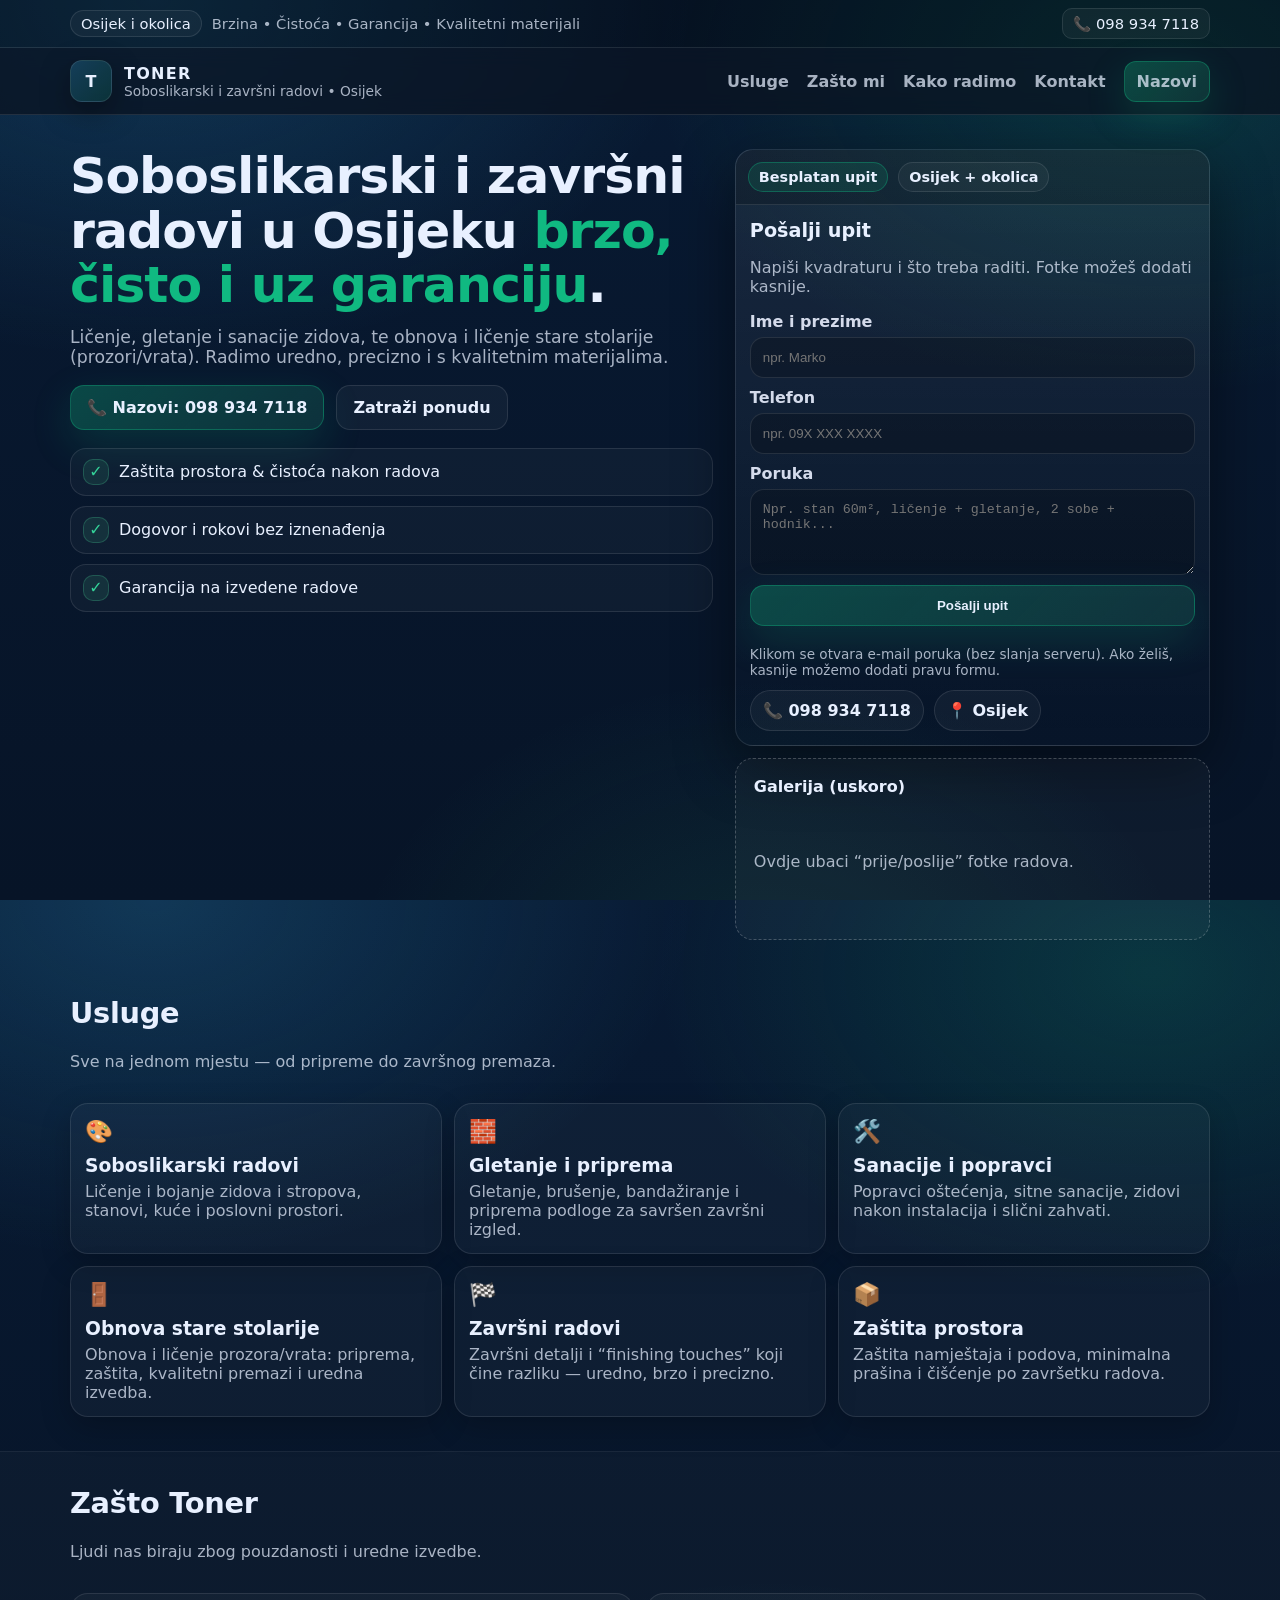
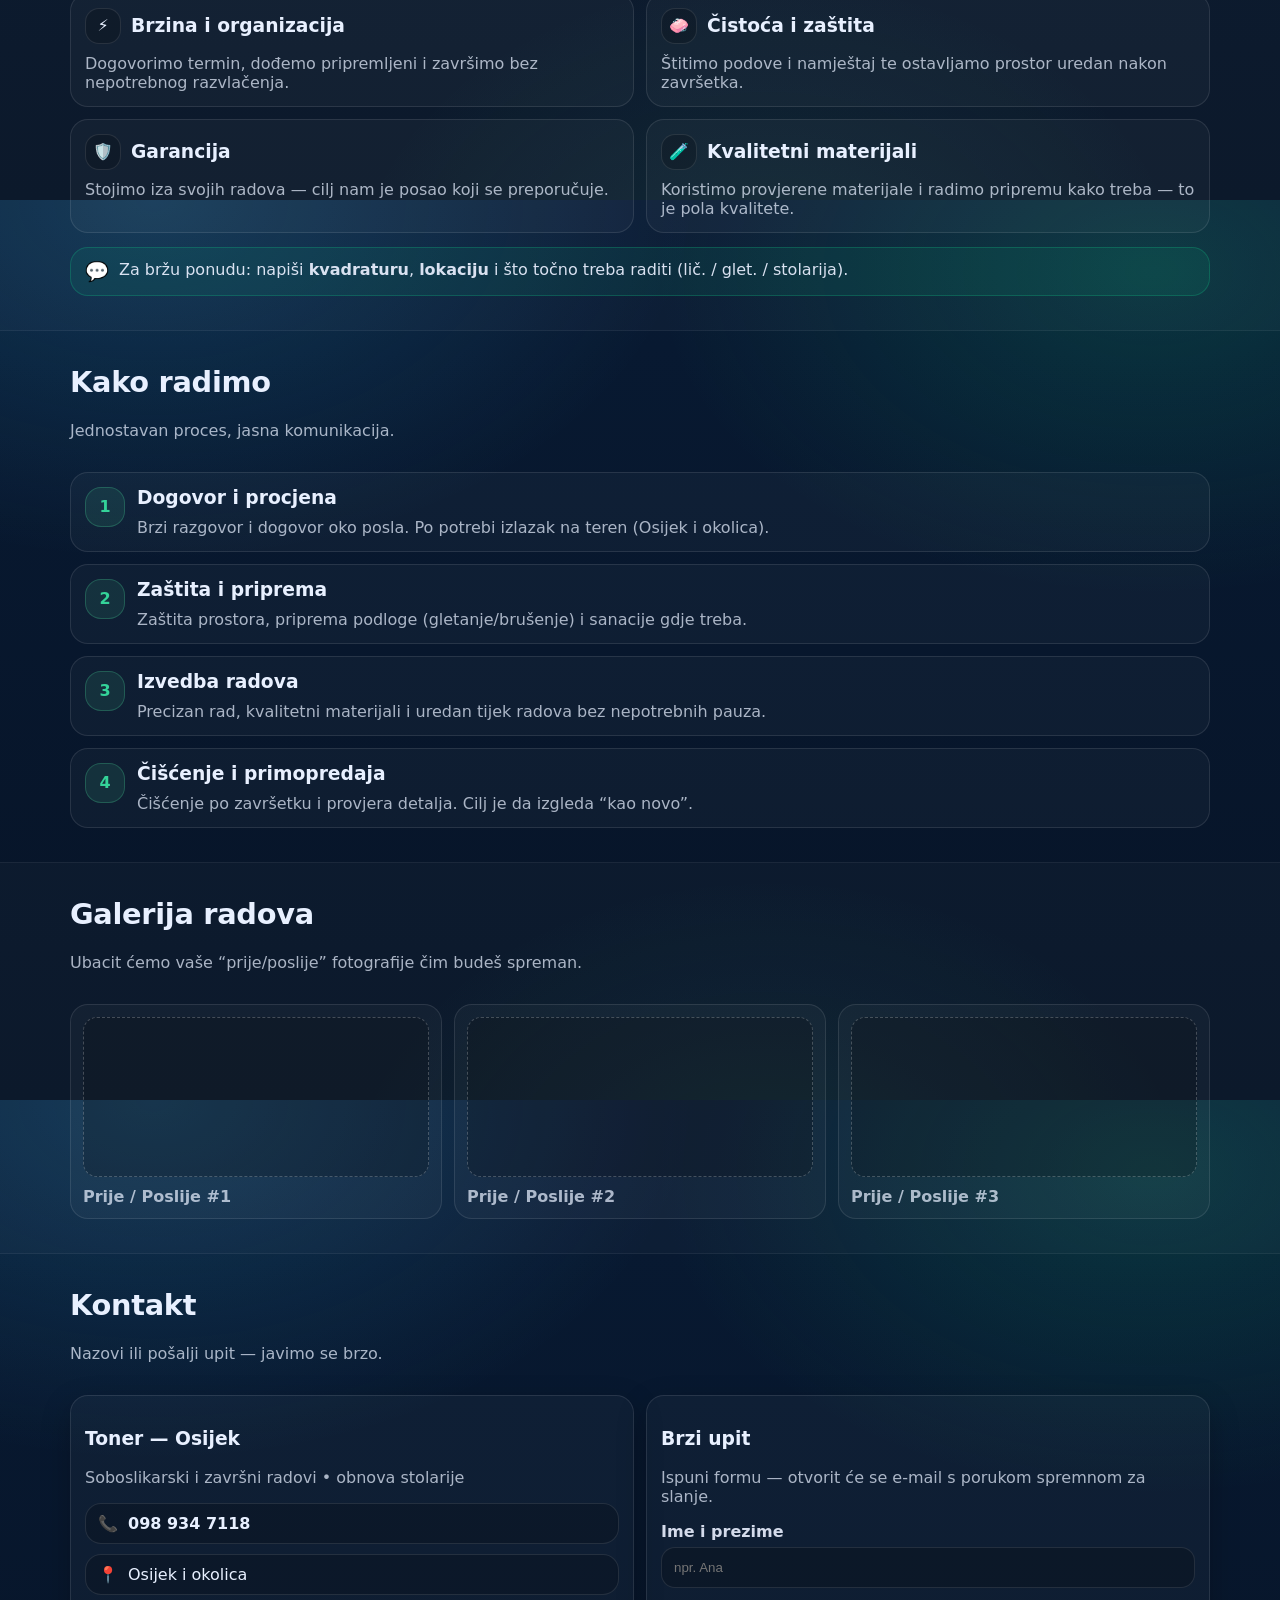
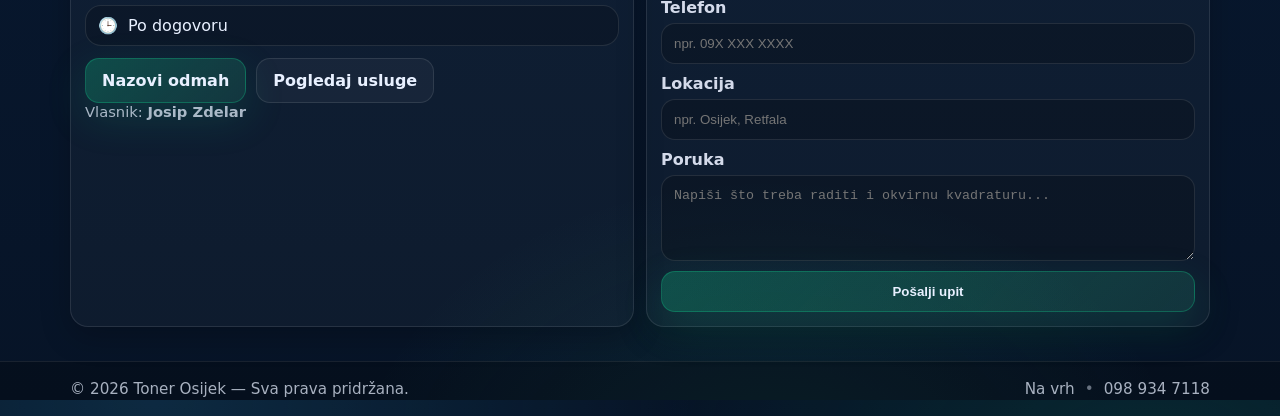
==== index.html @ f2152572 "Add files via upload" ====
<!doctype html>
<html lang="hr">
<head>
  <meta charset="utf-8" />
  <meta name="viewport" content="width=device-width, initial-scale=1" />

  <title>Toner Osijek — Soboslikarski i završni radovi | Ličenje, gletanje, stolarija</title>
  <meta name="description" content="Toner Osijek — soboslikarski i završni radovi: ličenje, gletanje, sanacije, obnova i ličenje stare stolarije. Brzo, čisto, uz garanciju i kvalitetne materijale. Tel: 098 934 7118" />
  <meta name="keywords" content="soboslikar osijek, licenje osijek, gletanje osijek, zavrsni radovi osijek, obnova stolarije osijek, farbanje stanova osijek" />

  <meta property="og:title" content="Toner Osijek — Soboslikarski i završni radovi" />
  <meta property="og:description" content="Ličenje, gletanje, sanacije i obnova stolarije. Brzo, čisto, uz garanciju. 098 934 7118" />
  <meta property="og:type" content="website" />
  <meta property="og:locale" content="hr_HR" />

  <link rel="icon" href="favicon.ico" />
  <link rel="stylesheet" href="style.css" />

  <!-- Optional: Google font-like feel without imports (system UI) -->
</head>
<body>

  <!-- Top bar -->
  <div class="topbar">
    <div class="container topbar-inner">
      <div class="topbar-left">
        <span class="pill">Osijek i okolica</span>
        <span class="muted">Brzina • Čistoća • Garancija • Kvalitetni materijali</span>
      </div>
      <div class="topbar-right">
        <a class="topbar-link" href="tel:+385989347118">📞 098 934 7118</a>
      </div>
    </div>
  </div>

  <!-- Header -->
  <header class="header" id="top">
    <div class="container header-inner">
      <a class="brand" href="#top" aria-label="Toner Osijek">
        <!-- Ubaci svoj logo ovdje (npr. logo.png) -->
        <!-- <img src="logo.png" alt="Toner logo" class="logo" /> -->
        <div class="brand-mark" aria-hidden="true">T</div>
        <div class="brand-text">
          <div class="brand-name">TONER</div>
          <div class="brand-sub">Soboslikarski i završni radovi • Osijek</div>
        </div>
      </a>

      <nav class="nav" aria-label="Navigacija">
        <a href="#usluge">Usluge</a>
        <a href="#zasto">Zašto mi</a>
        <a href="#proces">Kako radimo</a>
        <a href="#kontakt">Kontakt</a>
        <a class="btn btn-small" href="tel:+385989347118">Nazovi</a>
      </nav>

      <button class="nav-toggle" aria-label="Otvori izbornik" aria-expanded="false">
        <span></span><span></span><span></span>
      </button>
    </div>
  </header>

  <!-- Hero -->
  <main>
    <section class="hero">
      <div class="container hero-grid">
        <div class="hero-left">
          <h1>
            Soboslikarski i završni radovi u Osijeku
            <span class="accent">brzo, čisto i uz garanciju</span>.
          </h1>
          <p class="lead">
            Ličenje, gletanje i sanacije zidova, te obnova i ličenje stare stolarije (prozori/vrata).
            Radimo uredno, precizno i s kvalitetnim materijalima.
          </p>

          <div class="hero-cta">
            <a class="btn" href="tel:+385989347118">📞 Nazovi: 098 934 7118</a>
            <a class="btn btn-ghost" href="#kontakt">Zatraži ponudu</a>
          </div>

          <div class="hero-trust">
            <div class="trust-item">
              <div class="trust-num">✓</div>
              <div class="trust-text">Zaštita prostora & čistoća nakon radova</div>
            </div>
            <div class="trust-item">
              <div class="trust-num">✓</div>
              <div class="trust-text">Dogovor i rokovi bez iznenađenja</div>
            </div>
            <div class="trust-item">
              <div class="trust-num">✓</div>
              <div class="trust-text">Garancija na izvedene radove</div>
            </div>
          </div>
        </div>

        <div class="hero-right">
          <div class="hero-card">
            <div class="hero-card-head">
              <div class="badge">Besplatan upit</div>
              <div class="badge badge-dark">Osijek + okolica</div>
            </div>

            <div class="hero-card-body">
              <h2 class="h2">Pošalji upit</h2>
              <p class="muted">
                Napiši kvadraturu i što treba raditi. Fotke možeš dodati kasnije.
              </p>

              <form id="leadForm" class="form" autocomplete="on">
                <label>
                  Ime i prezime
                  <input name="name" type="text" placeholder="npr. Marko" required />
                </label>

                <label>
                  Telefon
                  <input name="phone" type="tel" placeholder="npr. 09X XXX XXXX" required />
                </label>

                <label>
                  Poruka
                  <textarea name="message" rows="4" placeholder="Npr. stan 60m², ličenje + gletanje, 2 sobe + hodnik..." required></textarea>
                </label>

                <button class="btn btn-full" type="submit">Pošalji upit</button>

                <p class="fineprint">
                  Klikom se otvara e-mail poruka (bez slanja serveru). Ako želiš, kasnije možemo dodati pravu formu.
                </p>
              </form>

              <div class="quick-contact">
                <a class="chip" href="tel:+385989347118">📞 098 934 7118</a>
                <a class="chip" href="#kontakt">📍 Osijek</a>
              </div>
            </div>
          </div>

          <div class="hero-image">
            <!-- Zamijeni ovo kad budeš imao svoje slike -->
            <div class="placeholder">
              <div class="ph-title">Galerija (uskoro)</div>
              <div class="ph-sub">Ovdje ubaci “prije/poslije” fotke radova.</div>
            </div>
          </div>
        </div>
      </div>
    </section>

    <!-- Services -->
    <section class="section" id="usluge">
      <div class="container">
        <div class="section-head">
          <h2>Usluge</h2>
          <p class="muted">Sve na jednom mjestu — od pripreme do završnog premaza.</p>
        </div>

        <div class="cards">
          <article class="card">
            <div class="card-icon">🎨</div>
            <h3>Soboslikarski radovi</h3>
            <p>Ličenje i bojanje zidova i stropova, stanovi, kuće i poslovni prostori.</p>
          </article>

          <article class="card">
            <div class="card-icon">🧱</div>
            <h3>Gletanje i priprema</h3>
            <p>Gletanje, brušenje, bandažiranje i priprema podloge za savršen završni izgled.</p>
          </article>

          <article class="card">
            <div class="card-icon">🛠️</div>
            <h3>Sanacije i popravci</h3>
            <p>Popravci oštećenja, sitne sanacije, zidovi nakon instalacija i slični zahvati.</p>
          </article>

          <article class="card">
            <div class="card-icon">🚪</div>
            <h3>Obnova stare stolarije</h3>
            <p>Obnova i ličenje prozora/vrata: priprema, zaštita, kvalitetni premazi i uredna izvedba.</p>
          </article>

          <article class="card">
            <div class="card-icon">🏁</div>
            <h3>Završni radovi</h3>
            <p>Završni detalji i “finishing touches” koji čine razliku — uredno, brzo i precizno.</p>
          </article>

          <article class="card">
            <div class="card-icon">📦</div>
            <h3>Zaštita prostora</h3>
            <p>Zaštita namještaja i podova, minimalna prašina i čišćenje po završetku radova.</p>
          </article>
        </div>
      </div>
    </section>

    <!-- Why us -->
    <section class="section section-alt" id="zasto">
      <div class="container">
        <div class="section-head">
          <h2>Zašto Toner</h2>
          <p class="muted">Ljudi nas biraju zbog pouzdanosti i uredne izvedbe.</p>
        </div>

        <div class="grid-2">
          <div class="feature">
            <div class="feature-top">
              <div class="feature-icon">⚡</div>
              <h3>Brzina i organizacija</h3>
            </div>
            <p>Dogovorimo termin, dođemo pripremljeni i završimo bez nepotrebnog razvlačenja.</p>
          </div>

          <div class="feature">
            <div class="feature-top">
              <div class="feature-icon">🧼</div>
              <h3>Čistoća i zaštita</h3>
            </div>
            <p>Štitimo podove i namještaj te ostavljamo prostor uredan nakon završetka.</p>
          </div>

          <div class="feature">
            <div class="feature-top">
              <div class="feature-icon">🛡️</div>
              <h3>Garancija</h3>
            </div>
            <p>Stojimo iza svojih radova — cilj nam je posao koji se preporučuje.</p>
          </div>

          <div class="feature">
            <div class="feature-top">
              <div class="feature-icon">🧪</div>
              <h3>Kvalitetni materijali</h3>
            </div>
            <p>Koristimo provjerene materijale i radimo pripremu kako treba — to je pola kvalitete.</p>
          </div>
        </div>

        <div class="note">
          <div class="note-icon">💬</div>
          <div class="note-text">
            Za bržu ponudu: napiši <b>kvadraturu</b>, <b>lokaciju</b> i što točno treba raditi (lič. / glet. / stolarija).
          </div>
        </div>
      </div>
    </section>

    <!-- Process -->
    <section class="section" id="proces">
      <div class="container">
        <div class="section-head">
          <h2>Kako radimo</h2>
          <p class="muted">Jednostavan proces, jasna komunikacija.</p>
        </div>

        <ol class="steps">
          <li class="step">
            <div class="step-num">1</div>
            <div class="step-body">
              <h3>Dogovor i procjena</h3>
              <p>Brzi razgovor i dogovor oko posla. Po potrebi izlazak na teren (Osijek i okolica).</p>
            </div>
          </li>
          <li class="step">
            <div class="step-num">2</div>
            <div class="step-body">
              <h3>Zaštita i priprema</h3>
              <p>Zaštita prostora, priprema podloge (gletanje/brušenje) i sanacije gdje treba.</p>
            </div>
          </li>
          <li class="step">
            <div class="step-num">3</div>
            <div class="step-body">
              <h3>Izvedba radova</h3>
              <p>Precizan rad, kvalitetni materijali i uredan tijek radova bez nepotrebnih pauza.</p>
            </div>
          </li>
          <li class="step">
            <div class="step-num">4</div>
            <div class="step-body">
              <h3>Čišćenje i primopredaja</h3>
              <p>Čišćenje po završetku i provjera detalja. Cilj je da izgleda “kao novo”.</p>
            </div>
          </li>
        </ol>
      </div>
    </section>

    <!-- Gallery placeholder -->
    <section class="section section-alt" id="galerija">
      <div class="container">
        <div class="section-head">
          <h2>Galerija radova</h2>
          <p class="muted">Ubacit ćemo vaše “prije/poslije” fotografije čim budeš spreman.</p>
        </div>

        <div class="gallery-placeholder">
          <div class="gph">
            <div class="gph-box"></div>
            <div class="gph-text">Prije / Poslije #1</div>
          </div>
          <div class="gph">
            <div class="gph-box"></div>
            <div class="gph-text">Prije / Poslije #2</div>
          </div>
          <div class="gph">
            <div class="gph-box"></div>
            <div class="gph-text">Prije / Poslije #3</div>
          </div>
        </div>
      </div>
    </section>

    <!-- Contact -->
    <section class="section" id="kontakt">
      <div class="container">
        <div class="section-head">
          <h2>Kontakt</h2>
          <p class="muted">Nazovi ili pošalji upit — javimo se brzo.</p>
        </div>

        <div class="contact-grid">
          <div class="contact-card">
            <h3>Toner — Osijek</h3>
            <p class="muted">Soboslikarski i završni radovi • obnova stolarije</p>

            <div class="contact-lines">
              <a class="contact-line" href="tel:+385989347118">
                <span>📞</span>
                <span><b>098 934 7118</b></span>
              </a>
              <div class="contact-line">
                <span>📍</span>
                <span>Osijek i okolica</span>
              </div>
              <div class="contact-line">
                <span>🕒</span>
                <span>Po dogovoru</span>
              </div>
            </div>

            <div class="contact-actions">
              <a class="btn" href="tel:+385989347118">Nazovi odmah</a>
              <a class="btn btn-ghost" href="#usluge">Pogledaj usluge</a>
            </div>

            <div class="small muted">
              Vlasnik: <b>Josip Zdelar</b>
            </div>
          </div>

          <div class="contact-card">
            <h3>Brzi upit</h3>
            <p class="muted">Ispuni formu — otvorit će se e-mail s porukom spremnom za slanje.</p>

            <form id="contactForm" class="form">
              <label>
                Ime i prezime
                <input name="name" type="text" placeholder="npr. Ana" required />
              </label>

              <label>
                Telefon
                <input name="phone" type="tel" placeholder="npr. 09X XXX XXXX" required />
              </label>

              <label>
                Lokacija
                <input name="location" type="text" placeholder="npr. Osijek, Retfala" />
              </label>

              <label>
                Poruka
                <textarea name="message" rows="4" placeholder="Napiši što treba raditi i okvirnu kvadraturu..." required></textarea>
              </label>

              <button class="btn btn-full" type="submit">Pošalji upit</button>
            </form>
          </div>
        </div>
      </div>
    </section>

  </main>

  <!-- Footer -->
  <footer class="footer">
    <div class="container footer-inner">
      <div>© <span id="year"></span> Toner Osijek — Sva prava pridržana.</div>
      <div class="footer-links">
        <a href="#top">Na vrh</a>
        <span class="dot">•</span>
        <a href="tel:+385989347118">098 934 7118</a>
      </div>
    </div>
  </footer>

  <!-- Mobile call button -->
  <a class="call-float" href="tel:+385989347118" aria-label="Nazovi Toner Osijek">📞 Nazovi</a>

  <script src="script.js"></script>
</body>
</html>
---- style.css ----
:root{
  /* BLUE BASE + EMERALD ACCENTS */
  --bg: #071427; /* duboka plava */
  --bg2: #081a33; /* sekundarna za gradiente */
  --panel: rgba(255,255,255,0.055);
  --panel2: rgba(255,255,255,0.035);
  --stroke: rgba(255,255,255,0.10);

  --text: #e8f0ff;
  --muted: rgba(232,240,255,0.72);

  --accent: #10b981;   /* emerald */
  --accent2: #34d399;  /* mint/green */

  --shadow: 0 20px 60px rgba(0,0,0,.45);
}

*{box-sizing:border-box}
html,body{height:100%}
body{
  margin:0;
  font-family: system-ui, -apple-system, Segoe UI, Roboto, Inter, Arial, sans-serif;

  background:
    radial-gradient(900px 600px at 12% 0%, rgba(56,189,248,.18), transparent 60%),   /* plavi glow */
    radial-gradient(800px 520px at 90% 8%, rgba(16,185,129,.18), transparent 62%),   /* zeleni glow */
    radial-gradient(700px 520px at 60% 110%, rgba(52,211,153,.10), transparent 60%), /* donji zeleni */
    linear-gradient(180deg, var(--bg2), var(--bg));

  color: var(--text);
}

a{color:inherit; text-decoration:none}
.container{
  width:min(1140px, 92vw);
  margin:0 auto;
}

.muted{color:var(--muted)}
.small{font-size:.92rem}
.fineprint{font-size:.85rem; color:var(--muted); margin:.6rem 0 0}

.topbar{
  background: rgba(0,0,0,.35);
  border-bottom: 1px solid var(--stroke);
}
.topbar-inner{
  display:flex;
  align-items:center;
  justify-content:space-between;
  gap:12px;
  padding:10px 0;
  font-size:.92rem;
}
.topbar-left{
  display:flex;
  align-items:center;
  gap:10px;
  flex-wrap:wrap;
}
.pill{
  display:inline-flex;
  align-items:center;
  gap:8px;
  padding:4px 10px;
  border:1px solid var(--stroke);
  background: rgba(255,255,255,.04);
  border-radius:999px;
}
.topbar-link{
  padding:6px 10px;
  border:1px solid var(--stroke);
  border-radius:10px;
  background: rgba(255,255,255,.04);
}

.header{
  position: sticky;
  top:0;
  z-index:50;
  backdrop-filter: blur(10px);
  background: rgba(11,18,32,0.72);
  border-bottom: 1px solid var(--stroke);
}
.header-inner{
  display:flex;
  align-items:center;
  justify-content:space-between;
  gap:12px;
  padding:12px 0;
}

.brand{
  display:flex;
  align-items:center;
  gap:12px;
  min-width: 220px;
}
.brand-mark{
  width:42px;height:42px;
  display:grid;place-items:center;
  border-radius:12px;
  background: linear-gradient(135deg, rgba(56,189,248,.22), rgba(16,185,129,.16));
  border:1px solid var(--stroke);
  font-weight:800;
  box-shadow: 0 10px 30px rgba(0,0,0,.35);
}
.brand-name{font-weight:900; letter-spacing:.08em}
.brand-sub{font-size:.86rem; color:var(--muted)}
.logo{height:42px; width:auto; display:block}

.nav{
  display:flex;
  align-items:center;
  gap:18px;
}
.nav a{
  color: var(--muted);
  font-weight:600;
}
.nav a:hover{color:var(--text)}

.nav-toggle{
  display:none;
  background: transparent;
  border: 1px solid var(--stroke);
  border-radius: 12px;
  padding:10px;
  cursor:pointer;
}
.nav-toggle span{
  display:block;
  width:22px;
  height:2px;
  background: var(--text);
  margin:4px 0;
  opacity:.9;
}

.btn{
  display:inline-flex;
  align-items:center;
  justify-content:center;
  gap:10px;
  padding:12px 16px;
  border-radius:14px;

  border: 1px solid rgba(16,185,129,.35);
  background: linear-gradient(135deg, rgba(16,185,129,.30), rgba(52,211,153,.14));
  box-shadow: 0 14px 40px rgba(16,185,129,.18);

  color: var(--text);
  font-weight:800;
}

.btn:hover{
  transform: translateY(-1px);
  box-shadow: 0 18px 55px rgba(16,185,129,.26);
}
.btn:active{transform: translateY(0px)}

.btn-ghost{
  background: rgba(255,255,255,.04);
  border:1px solid var(--stroke);
  box-shadow: none;
  color: var(--text);
}
.btn-small{padding:10px 12px; border-radius:12px}
.btn-full{width:100%}

.hero{
  padding: 34px 0 22px;
}
.hero-grid{
  display:grid;
  grid-template-columns: 1.15fr .85fr;
  gap:22px;
  align-items:start;
}
h1{
  margin:0;
  font-size: clamp(2rem, 2.7vw + 1rem, 3.2rem);
  line-height: 1.08;
  letter-spacing: -0.02em;
}
.accent{
  color: var(--accent);
}
.lead{
  margin:14px 0 0;
  font-size: 1.08rem;
  color: var(--muted);
  max-width: 64ch;
}
.hero-cta{
  display:flex;
  gap:12px;
  flex-wrap:wrap;
  margin-top:18px;
}
.hero-trust{
  margin-top:18px;
  display:grid;
  gap:10px;
}
.trust-item{
  display:flex;
  align-items:center;
  gap:10px;
  padding:10px 12px;
  background: rgba(255,255,255,.03);
  border:1px solid var(--stroke);
  border-radius:16px;
}
.trust-num{
  width:26px;height:26px;
  border-radius:10px;
  display:grid;place-items:center;
  background: rgba(78,225,160,.10);
  border: 1px solid rgba(78,225,160,.22);
  color: var(--accent2);
  font-weight:900;
}

.hero-card{
  background: linear-gradient(180deg, rgba(255,255,255,.07), rgba(255,255,255,0));
  border:1px solid var(--stroke);
  border-radius: 18px;
  box-shadow: var(--shadow);
  overflow:hidden;
}
.hero-card-head{
  padding:12px;
  display:flex;
  gap:10px;
  flex-wrap:wrap;
  border-bottom: 1px solid var(--stroke);
  background: rgba(0,0,0,.20);
}
.badge{
  padding:6px 10px;
  border-radius:999px;
  border:1px solid rgba(16,185,129,.35);
  background: rgba(16,185,129,.14);
  font-weight:800;
  font-size:.9rem;
}
.badge-dark{
  border-color: var(--stroke);
  background: rgba(255,255,255,.04);
  color: var(--text);
}
.hero-card-body{
  padding:14px;
}
.h2{margin:0 0 6px; font-size:1.2rem}

.form{
  display:grid;
  gap:10px;
  margin-top:10px;
}
label{
  display:grid;
  gap:6px;
  font-weight:700;
  color: rgba(234,240,255,.90);
}
input, textarea{
  width:100%;
  padding:12px 12px;
  border-radius:14px;
  border:1px solid var(--stroke);
  background: rgba(0,0,0,.20);
  color: var(--text);
  outline:none;
}
input:focus, textarea:focus{
  border-color: rgba(16,185,129,.40);
  box-shadow: 0 0 0 4px rgba(16,185,129,.14);
}
.quick-contact{
  display:flex;
  gap:10px;
  flex-wrap:wrap;
  margin-top:12px;
}
.chip{
  padding:10px 12px;
  border-radius:999px;
  border:1px solid var(--stroke);
  background: rgba(255,255,255,.04);
  font-weight:800;
}

.hero-image{
  margin-top:12px;
  border-radius: 18px;
  border:1px dashed rgba(255,255,255,.22);
  background: rgba(255,255,255,.03);
  overflow:hidden;
}
.placeholder{
  padding:18px;
  min-height: 180px;
  display:grid;
  gap:6px;
}
.ph-title{font-weight:900}
.ph-sub{color:var(--muted)}

.section{
  padding: 34px 0;
}
.section-alt{
  background: rgba(255,255,255,.02);
  border-top: 1px solid rgba(255,255,255,.06);
  border-bottom: 1px solid rgba(255,255,255,.06);
}
.section-head{
  display:grid;
  gap:6px;
  margin-bottom:16px;
}
.section-head h2{
  margin:0;
  font-size: 1.8rem;
  letter-spacing: -0.01em;
}

.cards{
  display:grid;
  grid-template-columns: repeat(3, 1fr);
  gap:12px;
}
.card{
  padding:14px;
  border-radius: 18px;
  border:1px solid var(--stroke);
  background: rgba(255,255,255,.03);
  box-shadow: 0 10px 30px rgba(0,0,0,.22);
}
.card-icon{font-size:1.4rem}
.card h3{margin:10px 0 6px}
.card p{margin:0; color:var(--muted)}

.grid-2{
  display:grid;
  grid-template-columns: repeat(2, 1fr);
  gap:12px;
}
.feature{
  padding:14px;
  border-radius:18px;
  border:1px solid var(--stroke);
  background: rgba(255,255,255,.03);
}
.feature-top{
  display:flex;
  align-items:center;
  gap:10px;
}
.feature-icon{
  width:36px;height:36px;
  border-radius:14px;
  display:grid;place-items:center;
  border:1px solid var(--stroke);
  background: rgba(0,0,0,.18);
}
.feature h3{margin:0}
.feature p{margin:10px 0 0; color:var(--muted)}

.note{
  margin-top:14px;
  display:flex;
  gap:10px;
  padding:12px 14px;
  border-radius: 18px;
  border:1px solid rgba(16,185,129,.28);
  background: rgba(16,185,129,.10);
}
.note-icon{font-size:1.2rem}
.note-text{color: rgba(234,240,255,.92)}

.steps{
  list-style:none;
  padding:0;
  margin:0;
  display:grid;
  gap:12px;
}
.step{
  display:flex;
  gap:12px;
  padding:14px;
  border-radius:18px;
  border:1px solid var(--stroke);
  background: rgba(255,255,255,.03);
}
.step-num{
  width:40px;height:40px;
  border-radius:16px;
  display:grid;place-items:center;
  font-weight:900;
  border:1px solid rgba(78,225,160,.24);
  background: rgba(78,225,160,.10);
  color: var(--accent2);
}
.step-body h3{margin:0}
.step-body p{margin:10px 0 0; color:var(--muted)}

.gallery-placeholder{
  display:grid;
  grid-template-columns: repeat(3, 1fr);
  gap:12px;
}
.gph{
  padding:12px;
  border-radius:18px;
  border:1px solid var(--stroke);
  background: rgba(255,255,255,.03);
}
.gph-box{
  height:160px;
  border-radius:14px;
  border:1px dashed rgba(255,255,255,.22);
  background: rgba(0,0,0,.18);
}
.gph-text{margin-top:10px; color:var(--muted); font-weight:800}

.contact-grid{
  display:grid;
  grid-template-columns: 1fr 1fr;
  gap:12px;
}
.contact-card{
  padding:14px;
  border-radius:18px;
  border:1px solid var(--stroke);
  background: rgba(255,255,255,.03);
  box-shadow: 0 10px 30px rgba(0,0,0,.22);
}
.contact-lines{display:grid; gap:10px; margin:12px 0}
.contact-line{
  display:flex;
  align-items:center;
  gap:10px;
  padding:10px 12px;
  border-radius:16px;
  border:1px solid var(--stroke);
  background: rgba(0,0,0,.18);
}
.contact-actions{
  display:flex;
  gap:10px;
  flex-wrap:wrap;
  margin-top:10px;
}

.footer{
  padding: 18px 0;
  border-top: 1px solid rgba(255,255,255,.08);
  background: rgba(0,0,0,.25);
}
.footer-inner{
  display:flex;
  align-items:center;
  justify-content:space-between;
  gap:12px;
  flex-wrap:wrap;
  color: var(--muted);
  font-size:.95rem;
}
.footer-links{display:flex; align-items:center; gap:10px}
.dot{opacity:.6}

.call-float{
  position: fixed;
  right: 14px;
  bottom: 14px;
  z-index: 60;
  display:none;
  padding:12px 14px;
  border-radius: 999px;
  border:1px solid rgba(255,176,32,.28);
  background: rgba(255,176,32,.16);
  font-weight:900;
  box-shadow: 0 16px 50px rgba(0,0,0,.45);
}

/* Responsive */
@media (max-width: 980px){
  .hero-grid{grid-template-columns: 1fr; }
  .cards{grid-template-columns: repeat(2, 1fr);}
  .gallery-placeholder{grid-template-columns: repeat(2, 1fr);}
  .contact-grid{grid-template-columns: 1fr;}
  .nav{display:none}
  .nav-toggle{display:block}
  .call-float{display:inline-flex}
}

@media (max-width: 560px){
  .cards{grid-template-columns: 1fr;}
  .grid-2{grid-template-columns: 1fr;}
  .gallery-placeholder{grid-template-columns: 1fr;}
}
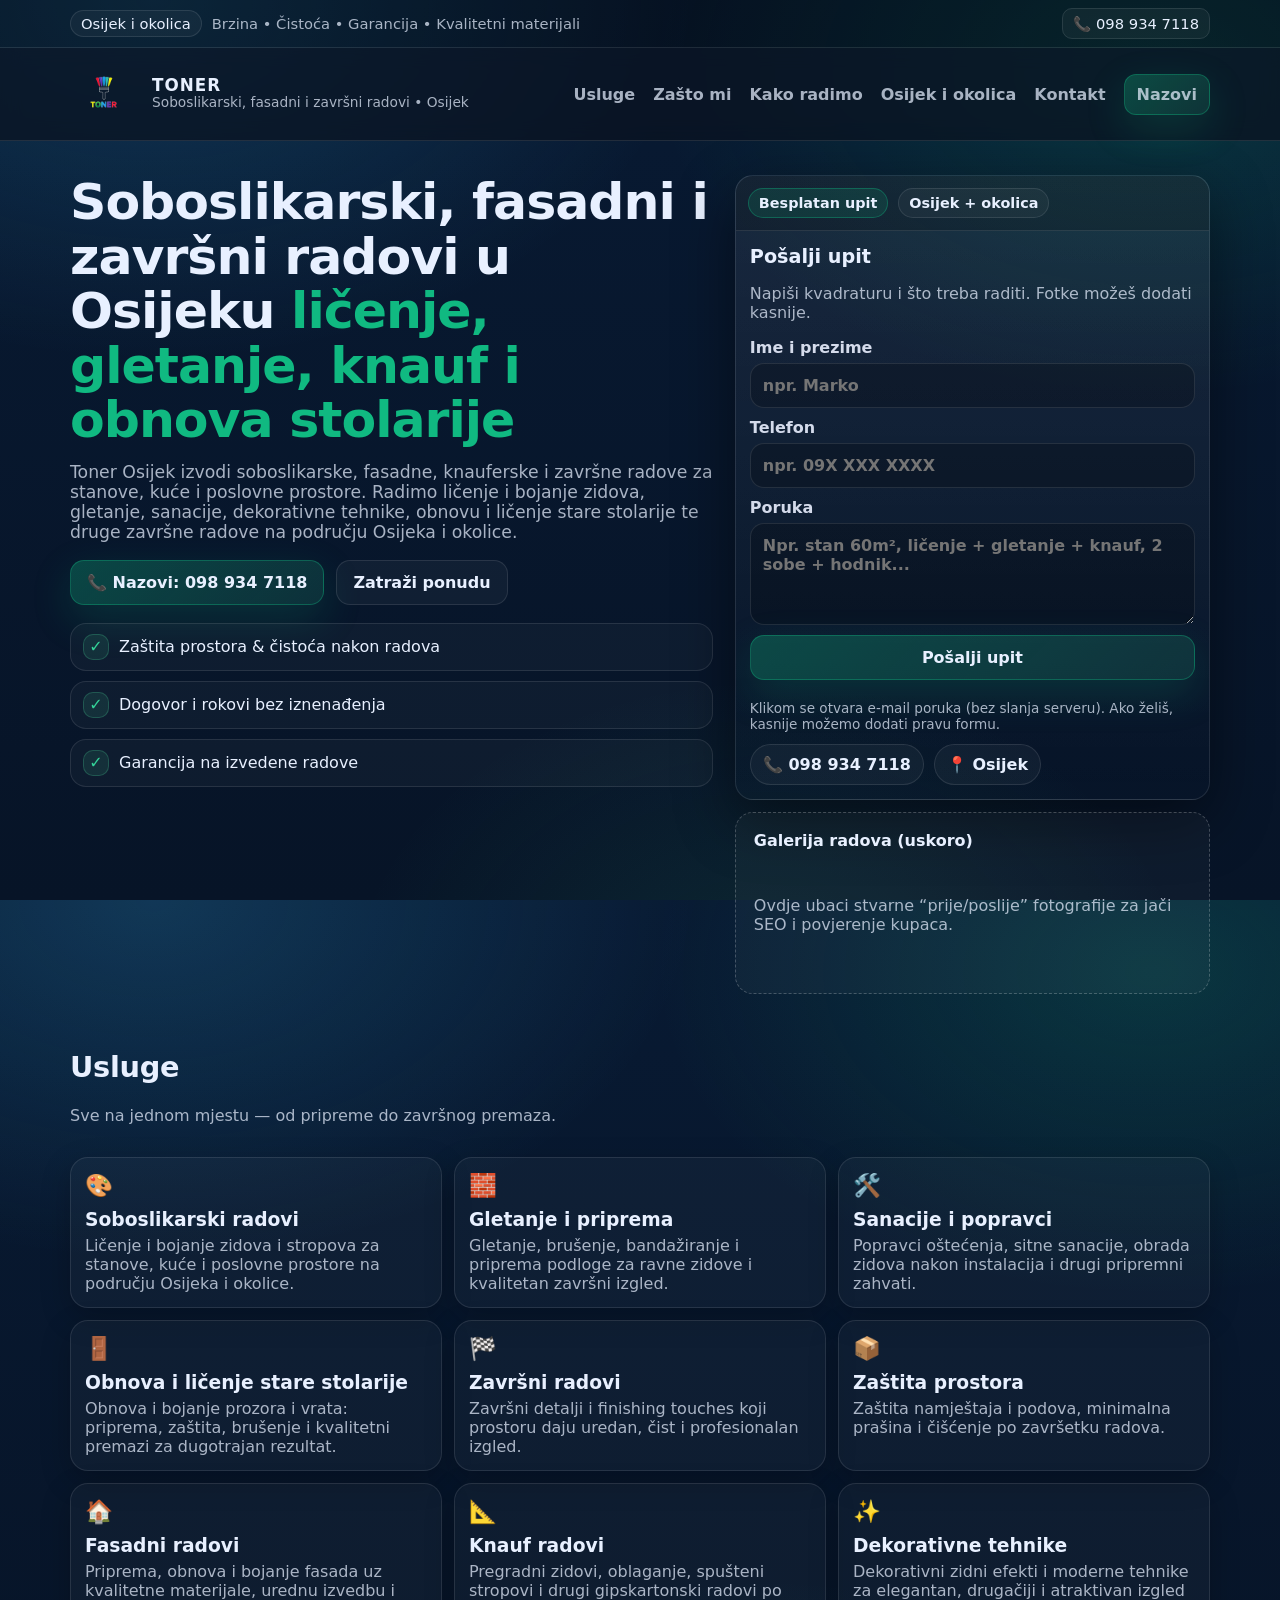
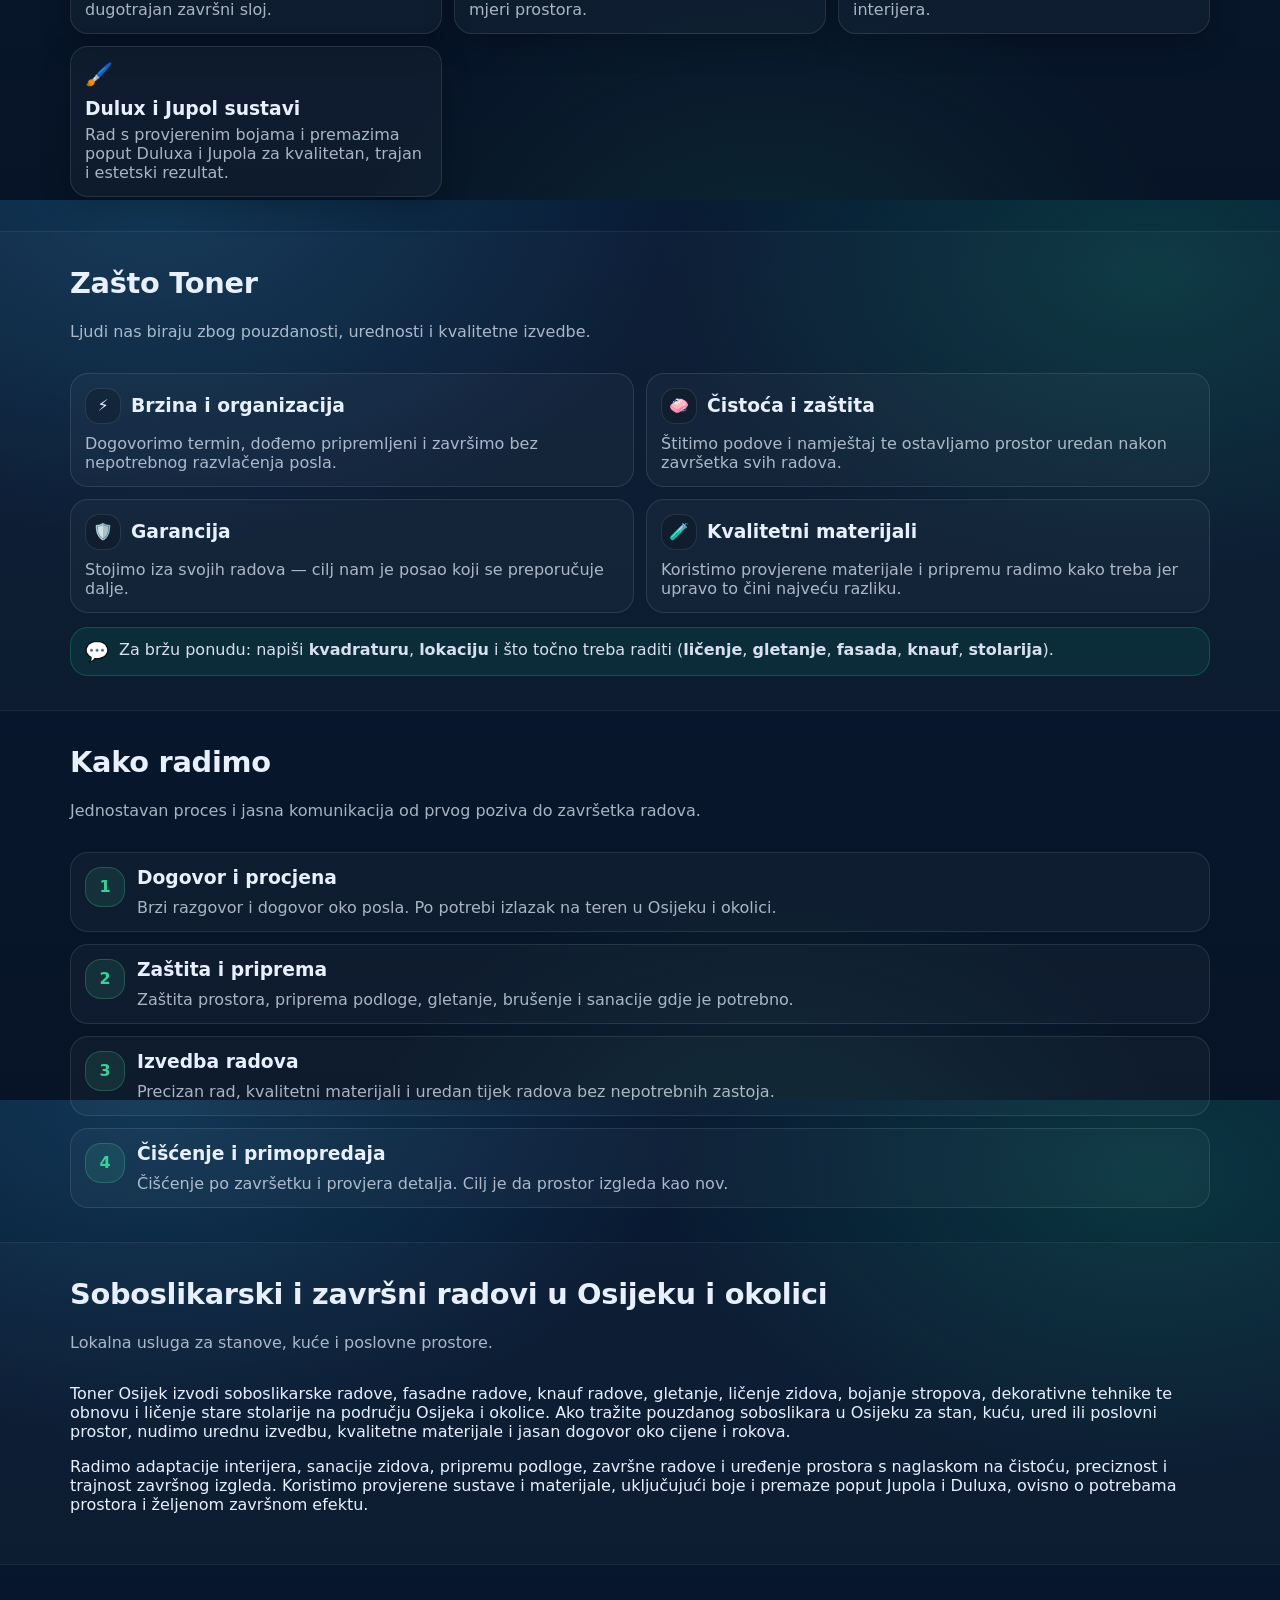
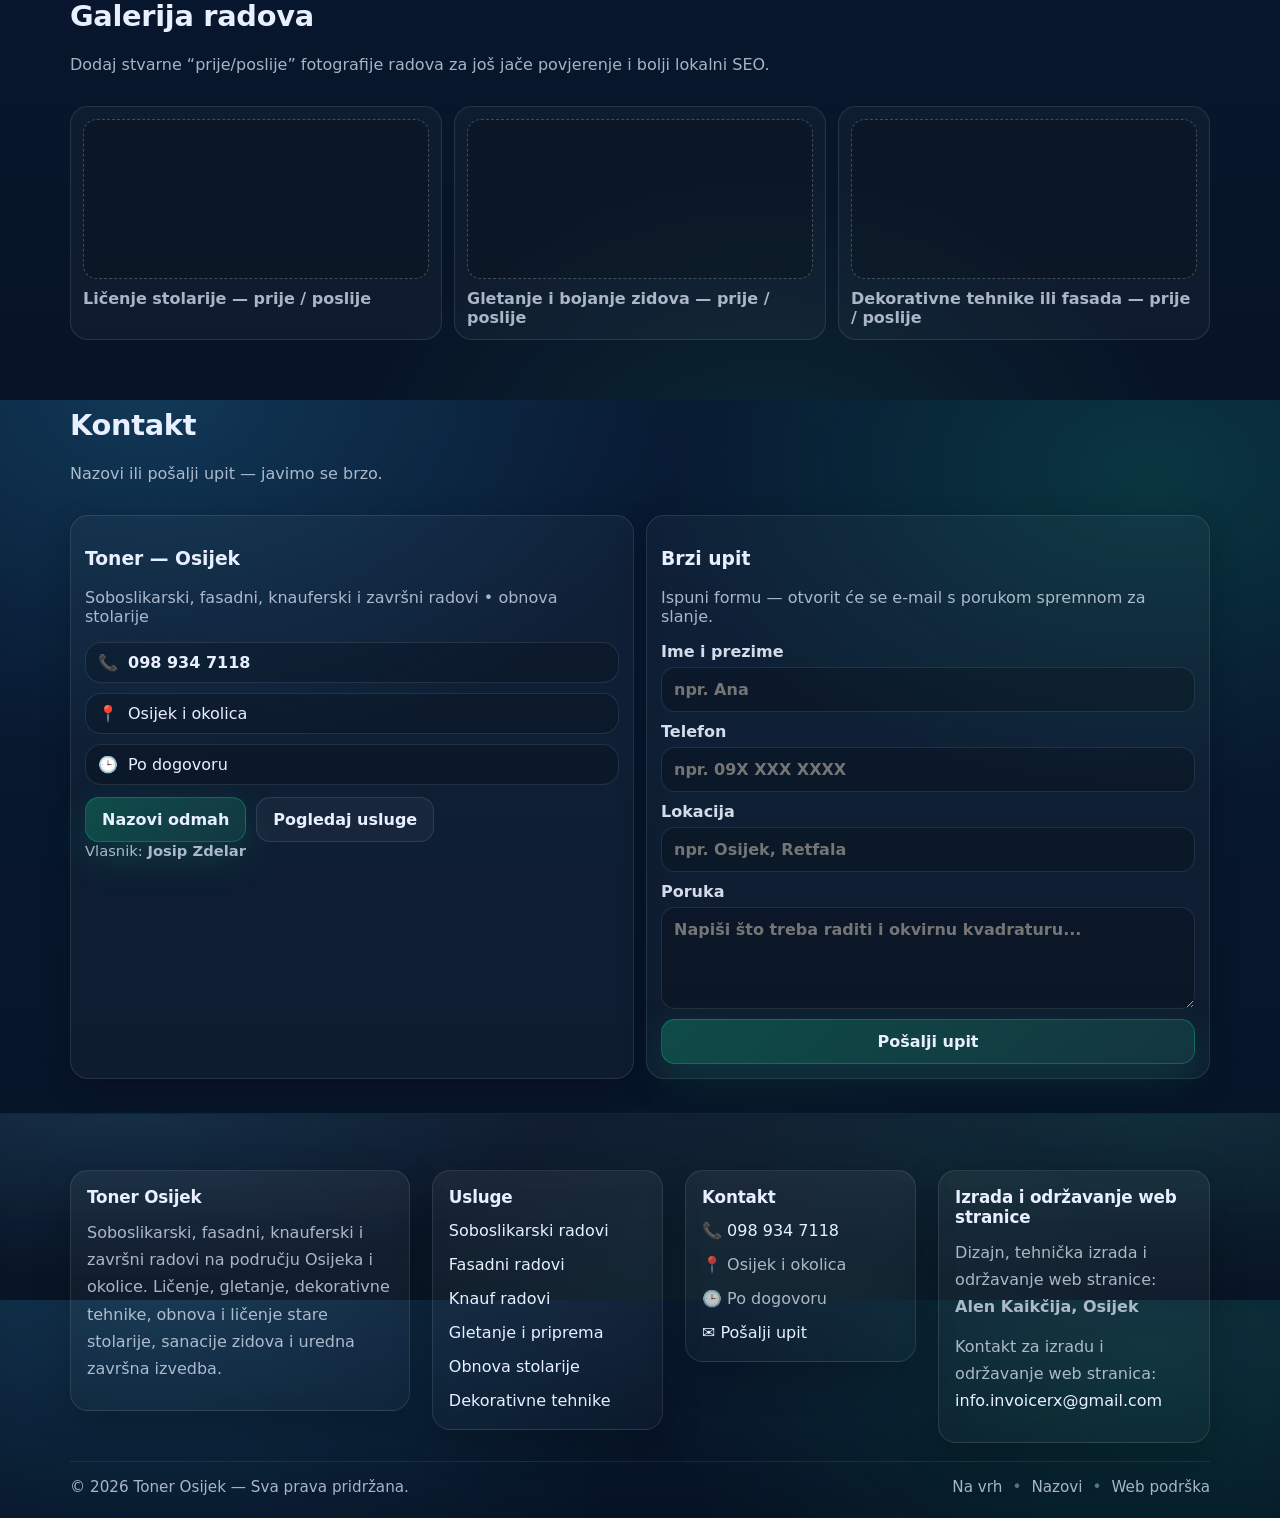
==== commit 7232fb7c: "Add files via upload" ====
--- a/index.html
+++ b/index.html
@@ -4,19 +4,57 @@
   <meta charset="utf-8" />
   <meta name="viewport" content="width=device-width, initial-scale=1" />
 
-  <title>Toner Osijek — Soboslikarski i završni radovi | Ličenje, gletanje, stolarija</title>
-  <meta name="description" content="Toner Osijek — soboslikarski i završni radovi: ličenje, gletanje, sanacije, obnova i ličenje stare stolarije. Brzo, čisto, uz garanciju i kvalitetne materijale. Tel: 098 934 7118" />
-  <meta name="keywords" content="soboslikar osijek, licenje osijek, gletanje osijek, zavrsni radovi osijek, obnova stolarije osijek, farbanje stanova osijek" />
-
-  <meta property="og:title" content="Toner Osijek — Soboslikarski i završni radovi" />
-  <meta property="og:description" content="Ličenje, gletanje, sanacije i obnova stolarije. Brzo, čisto, uz garanciju. 098 934 7118" />
+  <title>Toner Osijek — Soboslikar, fasadni i završni radovi | Ličenje, knauf, stolarija</title>
+  <meta name="description" content="Toner Osijek izvodi soboslikarske, fasadne, knauferske i završne radove: ličenje, bojanje, gletanje, dekorativne tehnike, obnova i ličenje stolarije. Osijek i okolica. Nazovite: 098 934 7118" />
+  <meta name="keywords" content="soboslikar Osijek, soboslikarski radovi Osijek, ličenje Osijek, krečenje Osijek, bojanje zidova Osijek, gletanje Osijek, fasadni radovi Osijek, završni radovi Osijek, knauf radovi Osijek, knaufer Osijek, ličenje stolarije Osijek, obnova stolarije Osijek, bojanje stolarije Osijek, dekorativne tehnike Osijek, Jupol Osijek, Dulux Osijek, farbanje stanova Osijek, sanacija zidova Osijek, gipskartonski radovi Osijek" />
+  <meta name="robots" content="index, follow" />
+
+  <link rel="canonical" href="https://invoicerx.github.io/toner-osijek-website/" />
+  
+  <meta property="og:title" content="Toner Osijek — Soboslikarski, fasadni i završni radovi" />
+  <meta property="og:description" content="Ličenje, gletanje, knauf, fasadni radovi, dekorativne tehnike i obnova stolarije u Osijeku i okolici. 098 934 7118" />
   <meta property="og:type" content="website" />
   <meta property="og:locale" content="hr_HR" />
+  <meta property="og:url" content="https://invoicerx.github.io/toner-osijek-website/" />
+  <meta property="og:image" content="https://invoicerx.github.io/toner-osijek-website/og-image.jpg" />
+  <meta property="og:image:alt" content="Toner Osijek - soboslikarski i završni radovi u Osijeku" />
+
+  <meta name="twitter:card" content="summary_large_image" />
 
   <link rel="icon" href="favicon.ico" />
   <link rel="stylesheet" href="style.css" />
 
-  <!-- Optional: Google font-like feel without imports (system UI) -->
+  <script type="application/ld+json">
+  {
+    "@context": "https://schema.org",
+    "@type": "HousePainter",
+    "name": "Toner Osijek",
+    "url": "https://invoicerx.github.io/toner-osijek-website/",
+    "telephone": "+385989347118",
+    "areaServed": {
+      "@type": "City",
+      "name": "Osijek"
+    },
+    "address": {
+      "@type": "PostalAddress",
+      "addressLocality": "Osijek",
+      "addressCountry": "HR"
+    },
+    "description": "Soboslikarski, fasadni, knauferski i završni radovi u Osijeku i okolici. Ličenje, gletanje, dekorativne tehnike, obnova i ličenje stolarije.",
+    "priceRange": "€€",
+    "founder": "Josip Zdelar",
+    "serviceType": [
+      "Soboslikarski radovi",
+      "Fasadni radovi",
+      "Knauf radovi",
+      "Gletanje",
+      "Ličenje stolarije",
+      "Obnova stolarije",
+      "Dekorativne tehnike",
+      "Završni radovi"
+    ]
+  }
+  </script>
 </head>
 <body>
 
@@ -37,19 +75,20 @@
   <header class="header" id="top">
     <div class="container header-inner">
       <a class="brand" href="#top" aria-label="Toner Osijek">
-        <!-- Ubaci svoj logo ovdje (npr. logo.png) -->
-        <!-- <img src="logo.png" alt="Toner logo" class="logo" /> -->
-        <div class="brand-mark" aria-hidden="true">T</div>
-        <div class="brand-text">
-          <div class="brand-name">TONER</div>
-          <div class="brand-sub">Soboslikarski i završni radovi • Osijek</div>
-        </div>
-      </a>
+  <div class="brand-mark">
+    <img src="Toner Logo.png" alt="Toner Osijek logo" class="brand-logo-img" />
+  </div>
+  <div class="brand-text">
+    <div class="brand-name">TONER</div>
+    <div class="brand-sub">Soboslikarski, fasadni i završni radovi • Osijek</div>
+  </div>
+</a>
 
       <nav class="nav" aria-label="Navigacija">
         <a href="#usluge">Usluge</a>
         <a href="#zasto">Zašto mi</a>
         <a href="#proces">Kako radimo</a>
+        <a href="#osijek">Osijek i okolica</a>
         <a href="#kontakt">Kontakt</a>
         <a class="btn btn-small" href="tel:+385989347118">Nazovi</a>
       </nav>
@@ -66,12 +105,13 @@
       <div class="container hero-grid">
         <div class="hero-left">
           <h1>
-            Soboslikarski i završni radovi u Osijeku
-            <span class="accent">brzo, čisto i uz garanciju</span>.
+            Soboslikarski, fasadni i završni radovi u Osijeku
+            <span class="accent">ličenje, gletanje, knauf i obnova stolarije</span>
           </h1>
           <p class="lead">
-            Ličenje, gletanje i sanacije zidova, te obnova i ličenje stare stolarije (prozori/vrata).
-            Radimo uredno, precizno i s kvalitetnim materijalima.
+            Toner Osijek izvodi soboslikarske, fasadne, knauferske i završne radove za stanove, kuće i poslovne prostore.
+            Radimo ličenje i bojanje zidova, gletanje, sanacije, dekorativne tehnike, obnovu i ličenje stare stolarije
+            te druge završne radove na području Osijeka i okolice.
           </p>
 
           <div class="hero-cta">
@@ -121,7 +161,7 @@
 
                 <label>
                   Poruka
-                  <textarea name="message" rows="4" placeholder="Npr. stan 60m², ličenje + gletanje, 2 sobe + hodnik..." required></textarea>
+                  <textarea name="message" rows="4" placeholder="Npr. stan 60m², ličenje + gletanje + knauf, 2 sobe + hodnik..." required></textarea>
                 </label>
 
                 <button class="btn btn-full" type="submit">Pošalji upit</button>
@@ -139,10 +179,9 @@
           </div>
 
           <div class="hero-image">
-            <!-- Zamijeni ovo kad budeš imao svoje slike -->
             <div class="placeholder">
-              <div class="ph-title">Galerija (uskoro)</div>
-              <div class="ph-sub">Ovdje ubaci “prije/poslije” fotke radova.</div>
+              <div class="ph-title">Galerija radova (uskoro)</div>
+              <div class="ph-sub">Ovdje ubaci stvarne “prije/poslije” fotografije za jači SEO i povjerenje kupaca.</div>
             </div>
           </div>
         </div>
@@ -161,37 +200,61 @@
           <article class="card">
             <div class="card-icon">🎨</div>
             <h3>Soboslikarski radovi</h3>
-            <p>Ličenje i bojanje zidova i stropova, stanovi, kuće i poslovni prostori.</p>
+            <p>Ličenje i bojanje zidova i stropova za stanove, kuće i poslovne prostore na području Osijeka i okolice.</p>
           </article>
 
           <article class="card">
             <div class="card-icon">🧱</div>
             <h3>Gletanje i priprema</h3>
-            <p>Gletanje, brušenje, bandažiranje i priprema podloge za savršen završni izgled.</p>
+            <p>Gletanje, brušenje, bandažiranje i priprema podloge za ravne zidove i kvalitetan završni izgled.</p>
           </article>
 
           <article class="card">
             <div class="card-icon">🛠️</div>
             <h3>Sanacije i popravci</h3>
-            <p>Popravci oštećenja, sitne sanacije, zidovi nakon instalacija i slični zahvati.</p>
+            <p>Popravci oštećenja, sitne sanacije, obrada zidova nakon instalacija i drugi pripremni zahvati.</p>
           </article>
 
           <article class="card">
             <div class="card-icon">🚪</div>
-            <h3>Obnova stare stolarije</h3>
-            <p>Obnova i ličenje prozora/vrata: priprema, zaštita, kvalitetni premazi i uredna izvedba.</p>
+            <h3>Obnova i ličenje stare stolarije</h3>
+            <p>Obnova i bojanje prozora i vrata: priprema, zaštita, brušenje i kvalitetni premazi za dugotrajan rezultat.</p>
           </article>
 
           <article class="card">
             <div class="card-icon">🏁</div>
             <h3>Završni radovi</h3>
-            <p>Završni detalji i “finishing touches” koji čine razliku — uredno, brzo i precizno.</p>
+            <p>Završni detalji i finishing touches koji prostoru daju uredan, čist i profesionalan izgled.</p>
           </article>
 
           <article class="card">
             <div class="card-icon">📦</div>
             <h3>Zaštita prostora</h3>
             <p>Zaštita namještaja i podova, minimalna prašina i čišćenje po završetku radova.</p>
+          </article>
+
+          <article class="card">
+            <div class="card-icon">🏠</div>
+            <h3>Fasadni radovi</h3>
+            <p>Priprema, obnova i bojanje fasada uz kvalitetne materijale, urednu izvedbu i dugotrajan završni sloj.</p>
+          </article>
+
+          <article class="card">
+            <div class="card-icon">📐</div>
+            <h3>Knauf radovi</h3>
+            <p>Pregradni zidovi, oblaganje, spušteni stropovi i drugi gipskartonski radovi po mjeri prostora.</p>
+          </article>
+
+          <article class="card">
+            <div class="card-icon">✨</div>
+            <h3>Dekorativne tehnike</h3>
+            <p>Dekorativni zidni efekti i moderne tehnike za elegantan, drugačiji i atraktivan izgled interijera.</p>
+          </article>
+
+          <article class="card">
+            <div class="card-icon">🖌️</div>
+            <h3>Dulux i Jupol sustavi</h3>
+            <p>Rad s provjerenim bojama i premazima poput Duluxa i Jupola za kvalitetan, trajan i estetski rezultat.</p>
           </article>
         </div>
       </div>
@@ -202,7 +265,7 @@
       <div class="container">
         <div class="section-head">
           <h2>Zašto Toner</h2>
-          <p class="muted">Ljudi nas biraju zbog pouzdanosti i uredne izvedbe.</p>
+          <p class="muted">Ljudi nas biraju zbog pouzdanosti, urednosti i kvalitetne izvedbe.</p>
         </div>
 
         <div class="grid-2">
@@ -211,7 +274,7 @@
               <div class="feature-icon">⚡</div>
               <h3>Brzina i organizacija</h3>
             </div>
-            <p>Dogovorimo termin, dođemo pripremljeni i završimo bez nepotrebnog razvlačenja.</p>
+            <p>Dogovorimo termin, dođemo pripremljeni i završimo bez nepotrebnog razvlačenja posla.</p>
           </div>
 
           <div class="feature">
@@ -219,7 +282,7 @@
               <div class="feature-icon">🧼</div>
               <h3>Čistoća i zaštita</h3>
             </div>
-            <p>Štitimo podove i namještaj te ostavljamo prostor uredan nakon završetka.</p>
+            <p>Štitimo podove i namještaj te ostavljamo prostor uredan nakon završetka svih radova.</p>
           </div>
 
           <div class="feature">
@@ -227,7 +290,7 @@
               <div class="feature-icon">🛡️</div>
               <h3>Garancija</h3>
             </div>
-            <p>Stojimo iza svojih radova — cilj nam je posao koji se preporučuje.</p>
+            <p>Stojimo iza svojih radova — cilj nam je posao koji se preporučuje dalje.</p>
           </div>
 
           <div class="feature">
@@ -235,14 +298,15 @@
               <div class="feature-icon">🧪</div>
               <h3>Kvalitetni materijali</h3>
             </div>
-            <p>Koristimo provjerene materijale i radimo pripremu kako treba — to je pola kvalitete.</p>
+            <p>Koristimo provjerene materijale i pripremu radimo kako treba jer upravo to čini najveću razliku.</p>
           </div>
         </div>
 
         <div class="note">
           <div class="note-icon">💬</div>
           <div class="note-text">
-            Za bržu ponudu: napiši <b>kvadraturu</b>, <b>lokaciju</b> i što točno treba raditi (lič. / glet. / stolarija).
+            Za bržu ponudu: napiši <b>kvadraturu</b>, <b>lokaciju</b> i što točno treba raditi
+            (<b>ličenje</b>, <b>gletanje</b>, <b>fasada</b>, <b>knauf</b>, <b>stolarija</b>).
           </div>
         </div>
       </div>
@@ -253,7 +317,7 @@
       <div class="container">
         <div class="section-head">
           <h2>Kako radimo</h2>
-          <p class="muted">Jednostavan proces, jasna komunikacija.</p>
+          <p class="muted">Jednostavan proces i jasna komunikacija od prvog poziva do završetka radova.</p>
         </div>
 
         <ol class="steps">
@@ -261,54 +325,77 @@
             <div class="step-num">1</div>
             <div class="step-body">
               <h3>Dogovor i procjena</h3>
-              <p>Brzi razgovor i dogovor oko posla. Po potrebi izlazak na teren (Osijek i okolica).</p>
+              <p>Brzi razgovor i dogovor oko posla. Po potrebi izlazak na teren u Osijeku i okolici.</p>
             </div>
           </li>
           <li class="step">
             <div class="step-num">2</div>
             <div class="step-body">
               <h3>Zaštita i priprema</h3>
-              <p>Zaštita prostora, priprema podloge (gletanje/brušenje) i sanacije gdje treba.</p>
+              <p>Zaštita prostora, priprema podloge, gletanje, brušenje i sanacije gdje je potrebno.</p>
             </div>
           </li>
           <li class="step">
             <div class="step-num">3</div>
             <div class="step-body">
               <h3>Izvedba radova</h3>
-              <p>Precizan rad, kvalitetni materijali i uredan tijek radova bez nepotrebnih pauza.</p>
+              <p>Precizan rad, kvalitetni materijali i uredan tijek radova bez nepotrebnih zastoja.</p>
             </div>
           </li>
           <li class="step">
             <div class="step-num">4</div>
             <div class="step-body">
               <h3>Čišćenje i primopredaja</h3>
-              <p>Čišćenje po završetku i provjera detalja. Cilj je da izgleda “kao novo”.</p>
+              <p>Čišćenje po završetku i provjera detalja. Cilj je da prostor izgleda kao nov.</p>
             </div>
           </li>
         </ol>
       </div>
     </section>
 
+    <!-- Local SEO section -->
+    <section class="section section-alt" id="osijek">
+      <div class="container">
+        <div class="section-head">
+          <h2>Soboslikarski i završni radovi u Osijeku i okolici</h2>
+          <p class="muted">Lokalna usluga za stanove, kuće i poslovne prostore.</p>
+        </div>
+
+        <p>
+          Toner Osijek izvodi soboslikarske radove, fasadne radove, knauf radove, gletanje, ličenje zidova,
+          bojanje stropova, dekorativne tehnike te obnovu i ličenje stare stolarije na području Osijeka i okolice.
+          Ako tražite pouzdanog soboslikara u Osijeku za stan, kuću, ured ili poslovni prostor, nudimo urednu izvedbu,
+          kvalitetne materijale i jasan dogovor oko cijene i rokova.
+        </p>
+
+        <p>
+          Radimo adaptacije interijera, sanacije zidova, pripremu podloge, završne radove i uređenje prostora
+          s naglaskom na čistoću, preciznost i trajnost završnog izgleda. Koristimo provjerene sustave i materijale,
+          uključujući boje i premaze poput Jupola i Duluxa, ovisno o potrebama prostora i željenom završnom efektu.
+        </p>
+      </div>
+    </section>
+
     <!-- Gallery placeholder -->
-    <section class="section section-alt" id="galerija">
+    <section class="section" id="galerija">
       <div class="container">
         <div class="section-head">
           <h2>Galerija radova</h2>
-          <p class="muted">Ubacit ćemo vaše “prije/poslije” fotografije čim budeš spreman.</p>
+          <p class="muted">Dodaj stvarne “prije/poslije” fotografije radova za još jače povjerenje i bolji lokalni SEO.</p>
         </div>
 
         <div class="gallery-placeholder">
           <div class="gph">
             <div class="gph-box"></div>
-            <div class="gph-text">Prije / Poslije #1</div>
+            <div class="gph-text">Ličenje stolarije — prije / poslije</div>
           </div>
           <div class="gph">
             <div class="gph-box"></div>
-            <div class="gph-text">Prije / Poslije #2</div>
+            <div class="gph-text">Gletanje i bojanje zidova — prije / poslije</div>
           </div>
           <div class="gph">
             <div class="gph-box"></div>
-            <div class="gph-text">Prije / Poslije #3</div>
+            <div class="gph-text">Dekorativne tehnike ili fasada — prije / poslije</div>
           </div>
         </div>
       </div>
@@ -325,7 +412,7 @@
         <div class="contact-grid">
           <div class="contact-card">
             <h3>Toner — Osijek</h3>
-            <p class="muted">Soboslikarski i završni radovi • obnova stolarije</p>
+            <p class="muted">Soboslikarski, fasadni, knauferski i završni radovi • obnova stolarije</p>
 
             <div class="contact-lines">
               <a class="contact-line" href="tel:+385989347118">
@@ -383,20 +470,67 @@
         </div>
       </div>
     </section>
-
   </main>
 
   <!-- Footer -->
-  <footer class="footer">
-    <div class="container footer-inner">
-      <div>© <span id="year"></span> Toner Osijek — Sva prava pridržana.</div>
-      <div class="footer-links">
-        <a href="#top">Na vrh</a>
-        <span class="dot">•</span>
-        <a href="tel:+385989347118">098 934 7118</a>
-      </div>
-    </div>
-  </footer>
+  <!-- Footer -->
+<footer class="footer">
+  <div class="container footer-grid">
+    <div class="footer-col">
+      <h3>Toner Osijek</h3>
+      <p>
+        Soboslikarski, fasadni, knauferski i završni radovi na području Osijeka i okolice.
+        Ličenje, gletanje, dekorativne tehnike, obnova i ličenje stare stolarije,
+        sanacije zidova i uredna završna izvedba.
+      </p>
+    </div>
+
+    <div class="footer-col">
+      <h3>Usluge</h3>
+      <ul class="footer-list">
+        <li><a href="#usluge">Soboslikarski radovi</a></li>
+        <li><a href="#usluge">Fasadni radovi</a></li>
+        <li><a href="#usluge">Knauf radovi</a></li>
+        <li><a href="#usluge">Gletanje i priprema</a></li>
+        <li><a href="#usluge">Obnova stolarije</a></li>
+        <li><a href="#usluge">Dekorativne tehnike</a></li>
+      </ul>
+    </div>
+
+    <div class="footer-col">
+      <h3>Kontakt</h3>
+      <ul class="footer-list">
+        <li><a href="tel:+385989347118">📞 098 934 7118</a></li>
+        <li><span>📍 Osijek i okolica</span></li>
+        <li><span>🕒 Po dogovoru</span></li>
+        <li><a href="#kontakt">✉️ Pošalji upit</a></li>
+      </ul>
+    </div>
+
+    <div class="footer-col">
+      <h3>Izrada i održavanje web stranice</h3>
+      <p>
+        Dizajn, tehnička izrada i održavanje web stranice:
+        <strong>Alen Kaikčija, Osijek</strong>
+      </p>
+      <p>
+        Kontakt za izradu i održavanje web stranica:
+        <a href="mailto:info.invoicerx@gmail.com">info.invoicerx@gmail.com</a>
+      </p>
+    </div>
+  </div>
+
+  <div class="container footer-bottom">
+    <div>© <span id="year"></span> Toner Osijek — Sva prava pridržana.</div>
+    <div class="footer-bottom-links">
+      <a href="#top">Na vrh</a>
+      <span class="dot">•</span>
+      <a href="tel:+385989347118">Nazovi</a>
+      <span class="dot">•</span>
+      <a href="mailto:info.invoicerx@gmail.com">Web podrška</a>
+    </div>
+  </div>
+</footer>
 
   <!-- Mobile call button -->
   <a class="call-float" href="tel:+385989347118" aria-label="Nazovi Toner Osijek">📞 Nazovi</a>
--- a/style.css
+++ b/style.css
@@ -17,20 +17,41 @@
 
 *{box-sizing:border-box}
 html,body{height:100%}
+html{
+  -webkit-text-size-adjust: 100%;
+  text-size-adjust: 100%;
+}
 body{
   margin:0;
   font-family: system-ui, -apple-system, Segoe UI, Roboto, Inter, Arial, sans-serif;
+  overflow-x: hidden;
 
   background:
-    radial-gradient(900px 600px at 12% 0%, rgba(56,189,248,.18), transparent 60%),   /* plavi glow */
-    radial-gradient(800px 520px at 90% 8%, rgba(16,185,129,.18), transparent 62%),   /* zeleni glow */
-    radial-gradient(700px 520px at 60% 110%, rgba(52,211,153,.10), transparent 60%), /* donji zeleni */
+    radial-gradient(900px 600px at 12% 0%, rgba(56,189,248,.18), transparent 60%),
+    radial-gradient(800px 520px at 90% 8%, rgba(16,185,129,.18), transparent 62%),
+    radial-gradient(700px 520px at 60% 110%, rgba(52,211,153,.10), transparent 60%),
     linear-gradient(180deg, var(--bg2), var(--bg));
 
   color: var(--text);
 }
 
 a{color:inherit; text-decoration:none}
+
+img,
+svg,
+video,
+canvas{
+  max-width: 100%;
+  height: auto;
+}
+
+input,
+textarea,
+select,
+button{
+  font: inherit;
+}
+
 .container{
   width:min(1140px, 92vw);
   margin:0 auto;
@@ -39,6 +60,19 @@
 .muted{color:var(--muted)}
 .small{font-size:.92rem}
 .fineprint{font-size:.85rem; color:var(--muted); margin:.6rem 0 0}
+
+/* iPhone notch / safe area support */
+.topbar,
+.header,
+.footer,
+.call-float{
+  padding-left: max(0px, env(safe-area-inset-left));
+  padding-right: max(0px, env(safe-area-inset-right));
+}
+
+.call-float{
+  bottom: max(14px, env(safe-area-inset-bottom));
+}
 
 .topbar{
   background: rgba(0,0,0,.35);
@@ -93,20 +127,42 @@
 .brand{
   display:flex;
   align-items:center;
-  gap:12px;
-  min-width: 220px;
-}
+  gap:14px;
+  min-width:220px;
+}
+
 .brand-mark{
-  width:42px;height:42px;
-  display:grid;place-items:center;
-  border-radius:12px;
-  background: linear-gradient(135deg, rgba(56,189,248,.22), rgba(16,185,129,.16));
-  border:1px solid var(--stroke);
-  font-weight:800;
-  box-shadow: 0 10px 30px rgba(0,0,0,.35);
-}
-.brand-name{font-weight:900; letter-spacing:.08em}
-.brand-sub{font-size:.86rem; color:var(--muted)}
+  width:68px;
+  height:68px;
+  display:grid;
+  place-items:center;
+  border-radius:14px;
+  background: transparent;
+  border:none;
+  box-shadow:none;
+  overflow:visible;
+  flex:0 0 68px;
+}
+
+.brand-logo-img{
+  width:100%;
+  height:100%;
+  object-fit:contain;
+  display:block;
+}
+
+.brand-name{
+  font-weight:900;
+  letter-spacing:.06em;
+  font-size:1.05rem;
+  line-height:1;
+}
+
+.brand-sub{
+  font-size:.86rem;
+  color:var(--muted);
+  line-height:1.25;
+}
 .logo{height:42px; width:auto; display:block}
 
 .nav{
@@ -458,11 +514,110 @@
 }
 
 .footer{
-  padding: 18px 0;
+  position: relative;
+  padding: 56px 0 22px;
   border-top: 1px solid rgba(255,255,255,.08);
-  background: rgba(0,0,0,.25);
-}
-.footer-inner{
+  background:
+    radial-gradient(700px 280px at 10% 0%, rgba(56,189,248,.10), transparent 60%),
+    radial-gradient(700px 300px at 90% 0%, rgba(16,185,129,.10), transparent 60%),
+    linear-gradient(180deg, rgba(255,255,255,.02), rgba(0,0,0,.24));
+  overflow: hidden;
+}
+
+.footer::before{
+  content:"";
+  position:absolute;
+  inset:0;
+  pointer-events:none;
+  background: linear-gradient(180deg, rgba(255,255,255,.02), transparent 30%);
+}
+
+.footer-grid{
+  position: relative;
+  z-index: 1;
+  display:grid;
+  grid-template-columns: 1.25fr .85fr .85fr 1fr;
+  gap:22px;
+  align-items:start;
+}
+
+.footer-col{
+  padding:16px;
+  border-radius:18px;
+  border:1px solid var(--stroke);
+  background: linear-gradient(180deg, rgba(255,255,255,.05), rgba(255,255,255,.02));
+  box-shadow: 0 14px 38px rgba(0,0,0,.22);
+}
+
+.footer-col h3{
+  margin:0 0 12px;
+  font-size:1.05rem;
+  color: var(--text);
+  letter-spacing: -.01em;
+}
+
+.footer-col p{
+  margin:0 0 12px;
+  color: var(--muted);
+  line-height:1.7;
+}
+
+.footer-brand .footer-sub{
+  color: var(--accent2);
+  font-weight: 700;
+  font-size: .92rem;
+}
+
+.footer-logo-wrap{
+  display:flex;
+  align-items:center;
+  gap:12px;
+  margin-bottom:12px;
+}
+
+.footer-brand-mark{
+  width:46px;
+  height:46px;
+  border-radius:14px;
+  display:grid;
+  place-items:center;
+  background: linear-gradient(135deg, rgba(56,189,248,.22), rgba(16,185,129,.16));
+  border:1px solid var(--stroke);
+  font-weight:900;
+  box-shadow: 0 10px 30px rgba(0,0,0,.35);
+}
+
+.footer-list{
+  list-style:none;
+  padding:0;
+  margin:0;
+  display:grid;
+  gap:10px;
+}
+
+.footer-list li{
+  color: var(--muted);
+  line-height:1.5;
+}
+
+.footer-list a,
+.footer-col a{
+  color: var(--text);
+  text-decoration:none;
+  transition: .2s ease;
+}
+
+.footer-list a:hover,
+.footer-col a:hover{
+  color: var(--accent2);
+}
+
+.footer-bottom{
+  position: relative;
+  z-index: 1;
+  margin-top:18px;
+  padding-top:16px;
+  border-top:1px solid rgba(255,255,255,.08);
   display:flex;
   align-items:center;
   justify-content:space-between;
@@ -471,8 +626,17 @@
   color: var(--muted);
   font-size:.95rem;
 }
-.footer-links{display:flex; align-items:center; gap:10px}
-.dot{opacity:.6}
+
+.footer-bottom-links{
+  display:flex;
+  align-items:center;
+  gap:10px;
+  flex-wrap:wrap;
+}
+
+.dot{
+  opacity:.55;
+}
 
 .call-float{
   position: fixed;
@@ -497,10 +661,423 @@
   .nav{display:none}
   .nav-toggle{display:block}
   .call-float{display:inline-flex}
+  .footer-grid{
+    grid-template-columns: 1fr 1fr;}
 }
 
 @media (max-width: 560px){
   .cards{grid-template-columns: 1fr;}
   .grid-2{grid-template-columns: 1fr;}
   .gallery-placeholder{grid-template-columns: 1fr;}
+  .footer-grid{grid-template-columns: 1fr;}
+  .footer{
+    padding: 42px 0 20px;
+  }
+  .footer-bottom{
+    flex-direction:column;
+    align-items:flex-start;
+  }
+}
+
+/* ===== Mobile polish for iPhone & Android ===== */
+
+html{
+  -webkit-text-size-adjust: 100%;
+  text-size-adjust: 100%;
+}
+
+body{
+  overflow-x: hidden;
+}
+
+img,
+svg,
+video,
+canvas{
+  max-width: 100%;
+  height: auto;
+}
+
+input,
+textarea,
+select,
+button{
+  font: inherit;
+}
+
+/* iPhone notch / safe area support */
+.topbar,
+.header,
+.footer,
+.call-float{
+  padding-left: max(0px, env(safe-area-inset-left));
+  padding-right: max(0px, env(safe-area-inset-right));
+}
+
+.call-float{
+  bottom: max(14px, env(safe-area-inset-bottom));
+}
+
+/* Tablet / large phones */
+@media (max-width: 768px){
+  .container{
+    width: min(1140px, 94vw);
+  }
+
+  .topbar-inner{
+    flex-direction: column;
+    align-items: flex-start;
+    gap: 8px;
+    padding: 10px 0;
+  }
+
+  .topbar-right{
+    width: 100%;
+  }
+
+  .topbar-link{
+    display: inline-flex;
+    width: 100%;
+    justify-content: center;
+  }
+
+  .header-inner{
+    gap: 10px;
+    padding: 10px 0;
+  }
+
+  .brand{
+  min-width:0;
+  max-width:calc(100% - 62px);
+  gap:10px;
+}
+
+.brand-mark{
+  width:56px;
+  height:56px;
+  border-radius:12px;
+  flex:0 0 56px;
+}
+
+  .brand-logo-img{
+    width:100%;
+    height:100%;
+    object-fit:contain;
+    display:block;
+  }
+
+  .brand-name{
+    font-size: .96rem;
+    line-height: 1.1;
+  }
+
+  .brand-sub{
+    font-size: .76rem;
+    line-height: 1.25;
+  }
+
+  .nav-toggle{
+    flex: 0 0 auto;
+    padding: 9px;
+  }
+
+  .hero{
+    padding: 26px 0 18px;
+  }
+
+  h1{
+    font-size: clamp(1.8rem, 5.2vw, 2.5rem);
+    line-height: 1.1;
+  }
+
+  .lead{
+    font-size: 1rem;
+    line-height: 1.65;
+    max-width: 100%;
+  }
+
+  .hero-cta{
+    flex-direction: column;
+    gap: 10px;
+  }
+
+  .hero-cta .btn,
+  .hero-cta .btn-ghost{
+    width: 100%;
+  }
+
+  .hero-trust{
+    gap: 8px;
+  }
+
+  .trust-item{
+    align-items: flex-start;
+    padding: 11px 12px;
+  }
+
+  .trust-text{
+    line-height: 1.45;
+  }
+
+  .hero-card,
+  .hero-image,
+  .card,
+  .feature,
+  .step,
+  .contact-card,
+  .footer-col{
+    border-radius: 16px;
+  }
+
+  .hero-card-body,
+  .card,
+  .feature,
+  .step,
+  .contact-card{
+    padding: 13px;
+  }
+
+  .section{
+    padding: 28px 0;
+  }
+
+  .section-head{
+    margin-bottom: 14px;
+  }
+
+  .section-head h2{
+    font-size: 1.45rem;
+    line-height: 1.2;
+  }
+
+  .note{
+    align-items: flex-start;
+  }
+
+  .contact-actions{
+    flex-direction: column;
+  }
+
+  .contact-actions .btn,
+  .contact-actions .btn-ghost{
+    width: 100%;
+  }
+
+  .footer-grid{
+    grid-template-columns: 1fr;
+    gap: 14px;
+  }
+
+  .footer-col{
+    padding: 14px;
+  }
+
+  .footer-bottom{
+    flex-direction: column;
+    align-items: flex-start;
+    gap: 8px;
+  }
+}
+
+/* Smaller phones */
+@media (max-width: 480px){
+  .container{
+    width: min(1140px, 95vw);
+  }
+
+  .pill,
+  .topbar-link,
+  .chip{
+    font-size: .84rem;
+  }
+
+  .topbar-inner{
+    font-size: .86rem;
+  }
+
+  .brand{
+  max-width:calc(100% - 58px);
+  gap:10px;
+}
+
+.brand-mark{
+  width:48px;
+  height:48px;
+  border-radius:10px;
+  flex:0 0 48px;
+}
+
+  .brand-name{
+    font-size: .92rem;
+  }
+
+  .brand-sub{
+    font-size: .72rem;
+  }
+
+  h1{
+    font-size: clamp(1.65rem, 6vw, 2.2rem);
+  }
+
+  .lead{
+    font-size: .96rem;
+  }
+
+  .btn{
+    min-height: 46px;
+    padding: 11px 14px;
+    font-size: .95rem;
+  }
+
+  .btn-small{
+    min-height: 42px;
+    padding: 9px 11px;
+  }
+
+  .badge{
+    font-size: .82rem;
+    padding: 6px 9px;
+  }
+
+  .hero-card-head{
+    padding: 10px;
+    gap: 8px;
+  }
+
+  .hero-card-body{
+    padding: 12px;
+  }
+
+  .placeholder{
+    padding: 14px;
+    min-height: 150px;
+  }
+
+  .gph-box{
+    height: 130px;
+  }
+
+  .step{
+    gap: 10px;
+  }
+
+  .step-num{
+    width: 36px;
+    height: 36px;
+    border-radius: 14px;
+    flex: 0 0 36px;
+  }
+
+  .contact-line{
+    padding: 10px;
+  }
+
+  .footer{
+    padding: 38px 0 18px;
+  }
+
+  .footer-logo-wrap{
+    align-items: flex-start;
+  }
+
+  .footer-brand-mark{
+    width: 40px;
+    height: 40px;
+    border-radius: 12px;
+    flex: 0 0 40px;
+  }
+
+  .call-float{
+    right: 10px;
+    padding: 11px 13px;
+    font-size: .94rem;
+  }
+}
+
+/* Very small phones: older iPhone SE / narrow Android */
+@media (max-width: 390px){
+  .container{
+    width: 96vw;
+  }
+
+  .topbar-left{
+    gap: 8px;
+  }
+
+  .pill,
+  .topbar-link,
+  .chip{
+    padding: 8px 10px;
+    font-size: .8rem;
+  }
+
+  .brand{
+  gap:8px;
+  max-width:calc(100% - 54px);
+}
+
+.brand-mark{
+  width:42px;
+  height:42px;
+  border-radius:10px;
+  flex:0 0 42px;
+}
+
+  .brand-name{
+    font-size: .88rem;
+    letter-spacing: .05em;
+  }
+
+  .brand-sub{
+    font-size: .68rem;
+  }
+
+  h1{
+    font-size: 1.52rem;
+    line-height: 1.12;
+  }
+
+  .lead{
+    font-size: .93rem;
+    line-height: 1.6;
+  }
+
+  .section-head h2{
+    font-size: 1.32rem;
+  }
+
+  .card,
+  .feature,
+  .step,
+  .contact-card,
+  .footer-col{
+    padding: 12px;
+  }
+
+  .card h3,
+  .feature h3,
+  .step-body h3{
+    font-size: 1rem;
+  }
+
+  input,
+  textarea{
+    padding: 11px;
+    font-size: 16px; /* prevents iPhone zoom */
+  }
+
+  textarea{
+    min-height: 120px;
+  }
+
+  .hero-card-body,
+  .hero-card-head{
+    padding-left: 11px;
+    padding-right: 11px;
+  }
+
+  .call-float{
+    right: 8px;
+    font-size: .9rem;
+  }
 }
